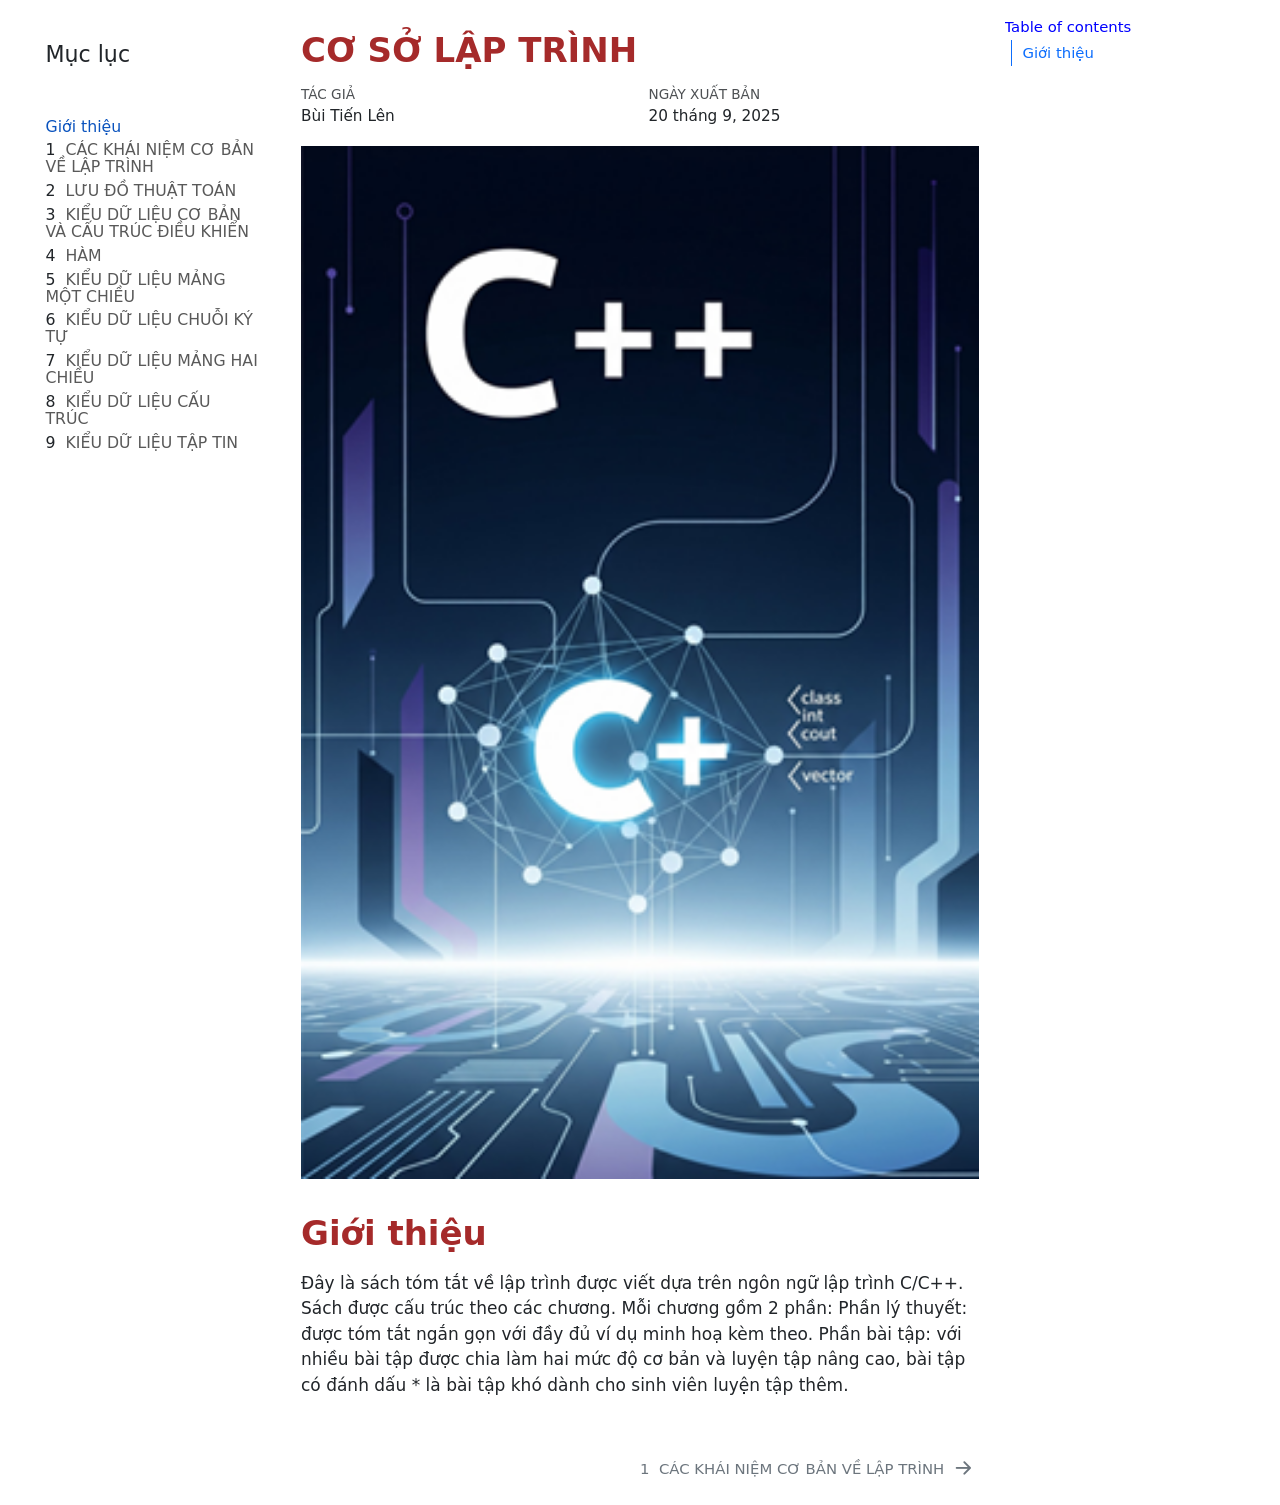
==== index.html @ 214b42ea "Add files via upload" ====
<!DOCTYPE html>
<html xmlns="http://www.w3.org/1999/xhtml" lang="vi" xml:lang="vi"><head>

<meta charset="utf-8">
<meta name="generator" content="quarto-1.8.24">

<meta name="viewport" content="width=device-width, initial-scale=1.0, user-scalable=yes">

<meta name="author" content="Bùi Tiến Lên">

<title>CƠ SỞ LẬP TRÌNH</title>
<style>
code{white-space: pre-wrap;}
span.smallcaps{font-variant: small-caps;}
div.columns{display: flex; gap: min(4vw, 1.5em);}
div.column{flex: auto; overflow-x: auto;}
div.hanging-indent{margin-left: 1.5em; text-indent: -1.5em;}
ul.task-list{list-style: none;}
ul.task-list li input[type="checkbox"] {
  width: 0.8em;
  margin: 0 0.8em 0.2em -1em; /* quarto-specific, see https://github.com/quarto-dev/quarto-cli/issues/4556 */ 
  vertical-align: middle;
}
</style>


<script src="site_libs/quarto-nav/quarto-nav.js"></script>
<script src="site_libs/quarto-nav/headroom.min.js"></script>
<script src="site_libs/clipboard/clipboard.min.js"></script>
<script src="site_libs/quarto-search/autocomplete.umd.js"></script>
<script src="site_libs/quarto-search/fuse.min.js"></script>
<script src="site_libs/quarto-search/quarto-search.js"></script>
<meta name="quarto:offset" content="./">
<link href="./chapter-1.html" rel="next">
<script src="site_libs/quarto-html/quarto.js" type="module"></script>
<script src="site_libs/quarto-html/tabsets/tabsets.js" type="module"></script>
<script src="site_libs/quarto-html/axe/axe-check.js" type="module"></script>
<script src="site_libs/quarto-html/popper.min.js"></script>
<script src="site_libs/quarto-html/tippy.umd.min.js"></script>
<script src="site_libs/quarto-html/anchor.min.js"></script>
<link href="site_libs/quarto-html/tippy.css" rel="stylesheet">
<link href="site_libs/quarto-html/quarto-syntax-highlighting-dc55a5b9e770e841cd82e46aadbfb9b0.css" rel="stylesheet" id="quarto-text-highlighting-styles">
<script src="site_libs/bootstrap/bootstrap.min.js"></script>
<link href="site_libs/bootstrap/bootstrap-icons.css" rel="stylesheet">
<link href="site_libs/bootstrap/bootstrap-d9ea66fcd6c317012447f26e9c021348.min.css" rel="stylesheet" append-hash="true" id="quarto-bootstrap" data-mode="light">
<script id="quarto-search-options" type="application/json">{
  "location": "sidebar",
  "copy-button": false,
  "collapse-after": 3,
  "panel-placement": "start",
  "type": "textbox",
  "limit": 50,
  "keyboard-shortcut": [
    "f",
    "/",
    "s"
  ],
  "show-item-context": false,
  "language": {
    "search-no-results-text": "No results",
    "search-matching-documents-text": "matching documents",
    "search-copy-link-title": "Copy link to search",
    "search-hide-matches-text": "Hide additional matches",
    "search-more-match-text": "more match in this document",
    "search-more-matches-text": "more matches in this document",
    "search-clear-button-title": "Clear",
    "search-text-placeholder": "",
    "search-detached-cancel-button-title": "Cancel",
    "search-submit-button-title": "Submit",
    "search-label": "Search"
  }
}</script>


<link rel="stylesheet" href="theme.css">
</head>

<body class="nav-sidebar floating quarto-light">

<div id="quarto-search-results"></div>
  <header id="quarto-header" class="headroom fixed-top">
  <nav class="quarto-secondary-nav">
    <div class="container-fluid d-flex">
      <button type="button" class="quarto-btn-toggle btn" data-bs-toggle="collapse" role="button" data-bs-target=".quarto-sidebar-collapse-item" aria-controls="quarto-sidebar" aria-expanded="false" aria-label="Toggle sidebar navigation" onclick="if (window.quartoToggleHeadroom) { window.quartoToggleHeadroom(); }">
        <i class="bi bi-layout-text-sidebar-reverse"></i>
      </button>
        <nav class="quarto-page-breadcrumbs" aria-label="breadcrumb"><ol class="breadcrumb"><li class="breadcrumb-item"><a href="./index.html">Giới thiệu</a></li></ol></nav>
        <a class="flex-grow-1" role="navigation" data-bs-toggle="collapse" data-bs-target=".quarto-sidebar-collapse-item" aria-controls="quarto-sidebar" aria-expanded="false" aria-label="Toggle sidebar navigation" onclick="if (window.quartoToggleHeadroom) { window.quartoToggleHeadroom(); }">      
        </a>
      <button type="button" class="btn quarto-search-button" aria-label="Search" onclick="window.quartoOpenSearch();">
        <i class="bi bi-search"></i>
      </button>
    </div>
  </nav>
</header>
<!-- content -->
<div id="quarto-content" class="quarto-container page-columns page-rows-contents page-layout-article">
<!-- sidebar -->
  <nav id="quarto-sidebar" class="sidebar collapse collapse-horizontal quarto-sidebar-collapse-item sidebar-navigation floating overflow-auto">
    <div class="pt-lg-2 mt-2 text-left sidebar-header sidebar-header-stacked">
      <a href="./index.html" class="sidebar-logo-link">
      </a>
    <div class="sidebar-title mb-0 py-0">
      <a href="./">Mục lục</a> 
    </div>
      </div>
        <div class="mt-2 flex-shrink-0 align-items-center">
        <div class="sidebar-search">
        <div id="quarto-search" class="" title="Search"></div>
        </div>
        </div>
    <div class="sidebar-menu-container"> 
    <ul class="list-unstyled mt-1">
        <li class="sidebar-item">
  <div class="sidebar-item-container"> 
  <a href="./index.html" class="sidebar-item-text sidebar-link active">
 <span class="menu-text">Giới thiệu</span></a>
  </div>
</li>
        <li class="sidebar-item">
  <div class="sidebar-item-container"> 
  <a href="./chapter-1.html" class="sidebar-item-text sidebar-link">
 <span class="menu-text"><span class="chapter-number">1</span>&nbsp; <span class="chapter-title">CÁC KHÁI NIỆM CƠ BẢN VỀ LẬP TRÌNH</span></span></a>
  </div>
</li>
        <li class="sidebar-item">
  <div class="sidebar-item-container"> 
  <a href="./chapter-2.html" class="sidebar-item-text sidebar-link">
 <span class="menu-text"><span class="chapter-number">2</span>&nbsp; <span class="chapter-title">LƯU ĐỒ THUẬT TOÁN</span></span></a>
  </div>
</li>
        <li class="sidebar-item">
  <div class="sidebar-item-container"> 
  <a href="./chapter-3.html" class="sidebar-item-text sidebar-link">
 <span class="menu-text"><span class="chapter-number">3</span>&nbsp; <span class="chapter-title">KIỂU DỮ LIỆU CƠ BẢN VÀ CẤU TRÚC ĐIỀU KHIỂN</span></span></a>
  </div>
</li>
        <li class="sidebar-item">
  <div class="sidebar-item-container"> 
  <a href="./chapter-4.html" class="sidebar-item-text sidebar-link">
 <span class="menu-text"><span class="chapter-number">4</span>&nbsp; <span class="chapter-title">HÀM</span></span></a>
  </div>
</li>
        <li class="sidebar-item">
  <div class="sidebar-item-container"> 
  <a href="./chapter-5.html" class="sidebar-item-text sidebar-link">
 <span class="menu-text"><span class="chapter-number">5</span>&nbsp; <span class="chapter-title">KIỂU DỮ LIỆU MẢNG MỘT CHIỀU</span></span></a>
  </div>
</li>
        <li class="sidebar-item">
  <div class="sidebar-item-container"> 
  <a href="./chapter-6.html" class="sidebar-item-text sidebar-link">
 <span class="menu-text"><span class="chapter-number">6</span>&nbsp; <span class="chapter-title">KIỂU DỮ LIỆU CHUỖI KÝ TỰ</span></span></a>
  </div>
</li>
        <li class="sidebar-item">
  <div class="sidebar-item-container"> 
  <a href="./chapter-7.html" class="sidebar-item-text sidebar-link">
 <span class="menu-text"><span class="chapter-number">7</span>&nbsp; <span class="chapter-title">KIỂU DỮ LIỆU MẢNG HAI CHIỀU</span></span></a>
  </div>
</li>
        <li class="sidebar-item">
  <div class="sidebar-item-container"> 
  <a href="./chapter-8.html" class="sidebar-item-text sidebar-link">
 <span class="menu-text"><span class="chapter-number">8</span>&nbsp; <span class="chapter-title">KIỂU DỮ LIỆU CẤU TRÚC</span></span></a>
  </div>
</li>
        <li class="sidebar-item">
  <div class="sidebar-item-container"> 
  <a href="./chapter-9.html" class="sidebar-item-text sidebar-link">
 <span class="menu-text"><span class="chapter-number">9</span>&nbsp; <span class="chapter-title">KIỂU DỮ LIỆU TẬP TIN</span></span></a>
  </div>
</li>
    </ul>
    </div>
</nav>
<div id="quarto-sidebar-glass" class="quarto-sidebar-collapse-item" data-bs-toggle="collapse" data-bs-target=".quarto-sidebar-collapse-item"></div>
<!-- margin-sidebar -->
    <div id="quarto-margin-sidebar" class="sidebar margin-sidebar">
        <nav id="TOC" role="doc-toc" class="toc-active">
    <h2 id="toc-title">Table of contents</h2>
   
  <ul>
  <li><a href="#giới-thiệu" id="toc-giới-thiệu" class="nav-link active" data-scroll-target="#giới-thiệu">Giới thiệu</a></li>
  </ul>
</nav>
    </div>
<!-- main -->
<main class="content" id="quarto-document-content">

<header id="title-block-header" class="quarto-title-block default">
<div class="quarto-title">
<h1 class="title">CƠ SỞ LẬP TRÌNH</h1>
</div>



<div class="quarto-title-meta">

    <div>
    <div class="quarto-title-meta-heading">Tác giả</div>
    <div class="quarto-title-meta-contents">
             <p>Bùi Tiến Lên </p>
          </div>
  </div>
    
    <div>
    <div class="quarto-title-meta-heading">Ngày xuất bản</div>
    <div class="quarto-title-meta-contents">
      <p class="date">20 tháng 9, 2025</p>
    </div>
  </div>
  
    
  </div>
  


</header>


<p><img src="cover.png" class="img-fluid" style="width:100.0%"></p>
<section id="giới-thiệu" class="level1 unnumbered">
<h1 class="unnumbered">Giới thiệu</h1>
<p>Đây là sách tóm tắt về lập trình được viết dựa trên ngôn ngữ lập trình C/C++. Sách được cấu trúc theo các chương. Mỗi chương gồm 2 phần: Phần lý thuyết: được tóm tắt ngắn gọn với đầy đủ ví dụ minh hoạ kèm theo. Phần bài tập: với nhiều bài tập được chia làm hai mức độ cơ bản và luyện tập nâng cao, bài tập có đánh dấu * là bài tập khó dành cho sinh viên luyện tập thêm.</p>


</section>

</main> <!-- /main -->
<script id="quarto-html-after-body" type="application/javascript">
  window.document.addEventListener("DOMContentLoaded", function (event) {
    const icon = "";
    const anchorJS = new window.AnchorJS();
    anchorJS.options = {
      placement: 'right',
      icon: icon
    };
    anchorJS.add('.anchored');
    const isCodeAnnotation = (el) => {
      for (const clz of el.classList) {
        if (clz.startsWith('code-annotation-')) {                     
          return true;
        }
      }
      return false;
    }
    const onCopySuccess = function(e) {
      // button target
      const button = e.trigger;
      // don't keep focus
      button.blur();
      // flash "checked"
      button.classList.add('code-copy-button-checked');
      var currentTitle = button.getAttribute("title");
      button.setAttribute("title", "Copied!");
      let tooltip;
      if (window.bootstrap) {
        button.setAttribute("data-bs-toggle", "tooltip");
        button.setAttribute("data-bs-placement", "left");
        button.setAttribute("data-bs-title", "Copied!");
        tooltip = new bootstrap.Tooltip(button, 
          { trigger: "manual", 
            customClass: "code-copy-button-tooltip",
            offset: [0, -8]});
        tooltip.show();    
      }
      setTimeout(function() {
        if (tooltip) {
          tooltip.hide();
          button.removeAttribute("data-bs-title");
          button.removeAttribute("data-bs-toggle");
          button.removeAttribute("data-bs-placement");
        }
        button.setAttribute("title", currentTitle);
        button.classList.remove('code-copy-button-checked');
      }, 1000);
      // clear code selection
      e.clearSelection();
    }
    const getTextToCopy = function(trigger) {
      const outerScaffold = trigger.parentElement.cloneNode(true);
      const codeEl = outerScaffold.querySelector('code');
      for (const childEl of codeEl.children) {
        if (isCodeAnnotation(childEl)) {
          childEl.remove();
        }
      }
      return codeEl.innerText;
    }
    const clipboard = new window.ClipboardJS('.code-copy-button:not([data-in-quarto-modal])', {
      text: getTextToCopy
    });
    clipboard.on('success', onCopySuccess);
    if (window.document.getElementById('quarto-embedded-source-code-modal')) {
      const clipboardModal = new window.ClipboardJS('.code-copy-button[data-in-quarto-modal]', {
        text: getTextToCopy,
        container: window.document.getElementById('quarto-embedded-source-code-modal')
      });
      clipboardModal.on('success', onCopySuccess);
    }
      var localhostRegex = new RegExp(/^(?:http|https):\/\/localhost\:?[0-9]*\//);
      var mailtoRegex = new RegExp(/^mailto:/);
        var filterRegex = new RegExp('/' + window.location.host + '/');
      var isInternal = (href) => {
          return filterRegex.test(href) || localhostRegex.test(href) || mailtoRegex.test(href);
      }
      // Inspect non-navigation links and adorn them if external
     var links = window.document.querySelectorAll('a[href]:not(.nav-link):not(.navbar-brand):not(.toc-action):not(.sidebar-link):not(.sidebar-item-toggle):not(.pagination-link):not(.no-external):not([aria-hidden]):not(.dropdown-item):not(.quarto-navigation-tool):not(.about-link)');
      for (var i=0; i<links.length; i++) {
        const link = links[i];
        if (!isInternal(link.href)) {
          // undo the damage that might have been done by quarto-nav.js in the case of
          // links that we want to consider external
          if (link.dataset.originalHref !== undefined) {
            link.href = link.dataset.originalHref;
          }
        }
      }
    function tippyHover(el, contentFn, onTriggerFn, onUntriggerFn) {
      const config = {
        allowHTML: true,
        maxWidth: 500,
        delay: 100,
        arrow: false,
        appendTo: function(el) {
            return el.parentElement;
        },
        interactive: true,
        interactiveBorder: 10,
        theme: 'quarto',
        placement: 'bottom-start',
      };
      if (contentFn) {
        config.content = contentFn;
      }
      if (onTriggerFn) {
        config.onTrigger = onTriggerFn;
      }
      if (onUntriggerFn) {
        config.onUntrigger = onUntriggerFn;
      }
      window.tippy(el, config); 
    }
    const noterefs = window.document.querySelectorAll('a[role="doc-noteref"]');
    for (var i=0; i<noterefs.length; i++) {
      const ref = noterefs[i];
      tippyHover(ref, function() {
        // use id or data attribute instead here
        let href = ref.getAttribute('data-footnote-href') || ref.getAttribute('href');
        try { href = new URL(href).hash; } catch {}
        const id = href.replace(/^#\/?/, "");
        const note = window.document.getElementById(id);
        if (note) {
          return note.innerHTML;
        } else {
          return "";
        }
      });
    }
    const xrefs = window.document.querySelectorAll('a.quarto-xref');
    const processXRef = (id, note) => {
      // Strip column container classes
      const stripColumnClz = (el) => {
        el.classList.remove("page-full", "page-columns");
        if (el.children) {
          for (const child of el.children) {
            stripColumnClz(child);
          }
        }
      }
      stripColumnClz(note)
      if (id === null || id.startsWith('sec-')) {
        // Special case sections, only their first couple elements
        const container = document.createElement("div");
        if (note.children && note.children.length > 2) {
          container.appendChild(note.children[0].cloneNode(true));
          for (let i = 1; i < note.children.length; i++) {
            const child = note.children[i];
            if (child.tagName === "P" && child.innerText === "") {
              continue;
            } else {
              container.appendChild(child.cloneNode(true));
              break;
            }
          }
          if (window.Quarto?.typesetMath) {
            window.Quarto.typesetMath(container);
          }
          return container.innerHTML
        } else {
          if (window.Quarto?.typesetMath) {
            window.Quarto.typesetMath(note);
          }
          return note.innerHTML;
        }
      } else {
        // Remove any anchor links if they are present
        const anchorLink = note.querySelector('a.anchorjs-link');
        if (anchorLink) {
          anchorLink.remove();
        }
        if (window.Quarto?.typesetMath) {
          window.Quarto.typesetMath(note);
        }
        if (note.classList.contains("callout")) {
          return note.outerHTML;
        } else {
          return note.innerHTML;
        }
      }
    }
    for (var i=0; i<xrefs.length; i++) {
      const xref = xrefs[i];
      tippyHover(xref, undefined, function(instance) {
        instance.disable();
        let url = xref.getAttribute('href');
        let hash = undefined; 
        if (url.startsWith('#')) {
          hash = url;
        } else {
          try { hash = new URL(url).hash; } catch {}
        }
        if (hash) {
          const id = hash.replace(/^#\/?/, "");
          const note = window.document.getElementById(id);
          if (note !== null) {
            try {
              const html = processXRef(id, note.cloneNode(true));
              instance.setContent(html);
            } finally {
              instance.enable();
              instance.show();
            }
          } else {
            // See if we can fetch this
            fetch(url.split('#')[0])
            .then(res => res.text())
            .then(html => {
              const parser = new DOMParser();
              const htmlDoc = parser.parseFromString(html, "text/html");
              const note = htmlDoc.getElementById(id);
              if (note !== null) {
                const html = processXRef(id, note);
                instance.setContent(html);
              } 
            }).finally(() => {
              instance.enable();
              instance.show();
            });
          }
        } else {
          // See if we can fetch a full url (with no hash to target)
          // This is a special case and we should probably do some content thinning / targeting
          fetch(url)
          .then(res => res.text())
          .then(html => {
            const parser = new DOMParser();
            const htmlDoc = parser.parseFromString(html, "text/html");
            const note = htmlDoc.querySelector('main.content');
            if (note !== null) {
              // This should only happen for chapter cross references
              // (since there is no id in the URL)
              // remove the first header
              if (note.children.length > 0 && note.children[0].tagName === "HEADER") {
                note.children[0].remove();
              }
              const html = processXRef(null, note);
              instance.setContent(html);
            } 
          }).finally(() => {
            instance.enable();
            instance.show();
          });
        }
      }, function(instance) {
      });
    }
        let selectedAnnoteEl;
        const selectorForAnnotation = ( cell, annotation) => {
          let cellAttr = 'data-code-cell="' + cell + '"';
          let lineAttr = 'data-code-annotation="' +  annotation + '"';
          const selector = 'span[' + cellAttr + '][' + lineAttr + ']';
          return selector;
        }
        const selectCodeLines = (annoteEl) => {
          const doc = window.document;
          const targetCell = annoteEl.getAttribute("data-target-cell");
          const targetAnnotation = annoteEl.getAttribute("data-target-annotation");
          const annoteSpan = window.document.querySelector(selectorForAnnotation(targetCell, targetAnnotation));
          const lines = annoteSpan.getAttribute("data-code-lines").split(",");
          const lineIds = lines.map((line) => {
            return targetCell + "-" + line;
          })
          let top = null;
          let height = null;
          let parent = null;
          if (lineIds.length > 0) {
              //compute the position of the single el (top and bottom and make a div)
              const el = window.document.getElementById(lineIds[0]);
              top = el.offsetTop;
              height = el.offsetHeight;
              parent = el.parentElement.parentElement;
            if (lineIds.length > 1) {
              const lastEl = window.document.getElementById(lineIds[lineIds.length - 1]);
              const bottom = lastEl.offsetTop + lastEl.offsetHeight;
              height = bottom - top;
            }
            if (top !== null && height !== null && parent !== null) {
              // cook up a div (if necessary) and position it 
              let div = window.document.getElementById("code-annotation-line-highlight");
              if (div === null) {
                div = window.document.createElement("div");
                div.setAttribute("id", "code-annotation-line-highlight");
                div.style.position = 'absolute';
                parent.appendChild(div);
              }
              div.style.top = top - 2 + "px";
              div.style.height = height + 4 + "px";
              div.style.left = 0;
              let gutterDiv = window.document.getElementById("code-annotation-line-highlight-gutter");
              if (gutterDiv === null) {
                gutterDiv = window.document.createElement("div");
                gutterDiv.setAttribute("id", "code-annotation-line-highlight-gutter");
                gutterDiv.style.position = 'absolute';
                const codeCell = window.document.getElementById(targetCell);
                const gutter = codeCell.querySelector('.code-annotation-gutter');
                gutter.appendChild(gutterDiv);
              }
              gutterDiv.style.top = top - 2 + "px";
              gutterDiv.style.height = height + 4 + "px";
            }
            selectedAnnoteEl = annoteEl;
          }
        };
        const unselectCodeLines = () => {
          const elementsIds = ["code-annotation-line-highlight", "code-annotation-line-highlight-gutter"];
          elementsIds.forEach((elId) => {
            const div = window.document.getElementById(elId);
            if (div) {
              div.remove();
            }
          });
          selectedAnnoteEl = undefined;
        };
          // Handle positioning of the toggle
      window.addEventListener(
        "resize",
        throttle(() => {
          elRect = undefined;
          if (selectedAnnoteEl) {
            selectCodeLines(selectedAnnoteEl);
          }
        }, 10)
      );
      function throttle(fn, ms) {
      let throttle = false;
      let timer;
        return (...args) => {
          if(!throttle) { // first call gets through
              fn.apply(this, args);
              throttle = true;
          } else { // all the others get throttled
              if(timer) clearTimeout(timer); // cancel #2
              timer = setTimeout(() => {
                fn.apply(this, args);
                timer = throttle = false;
              }, ms);
          }
        };
      }
        // Attach click handler to the DT
        const annoteDls = window.document.querySelectorAll('dt[data-target-cell]');
        for (const annoteDlNode of annoteDls) {
          annoteDlNode.addEventListener('click', (event) => {
            const clickedEl = event.target;
            if (clickedEl !== selectedAnnoteEl) {
              unselectCodeLines();
              const activeEl = window.document.querySelector('dt[data-target-cell].code-annotation-active');
              if (activeEl) {
                activeEl.classList.remove('code-annotation-active');
              }
              selectCodeLines(clickedEl);
              clickedEl.classList.add('code-annotation-active');
            } else {
              // Unselect the line
              unselectCodeLines();
              clickedEl.classList.remove('code-annotation-active');
            }
          });
        }
    const findCites = (el) => {
      const parentEl = el.parentElement;
      if (parentEl) {
        const cites = parentEl.dataset.cites;
        if (cites) {
          return {
            el,
            cites: cites.split(' ')
          };
        } else {
          return findCites(el.parentElement)
        }
      } else {
        return undefined;
      }
    };
    var bibliorefs = window.document.querySelectorAll('a[role="doc-biblioref"]');
    for (var i=0; i<bibliorefs.length; i++) {
      const ref = bibliorefs[i];
      const citeInfo = findCites(ref);
      if (citeInfo) {
        tippyHover(citeInfo.el, function() {
          var popup = window.document.createElement('div');
          citeInfo.cites.forEach(function(cite) {
            var citeDiv = window.document.createElement('div');
            citeDiv.classList.add('hanging-indent');
            citeDiv.classList.add('csl-entry');
            var biblioDiv = window.document.getElementById('ref-' + cite);
            if (biblioDiv) {
              citeDiv.innerHTML = biblioDiv.innerHTML;
            }
            popup.appendChild(citeDiv);
          });
          return popup.innerHTML;
        });
      }
    }
  });
  </script>
<nav class="page-navigation">
  <div class="nav-page nav-page-previous">
  </div>
  <div class="nav-page nav-page-next">
      <a href="./chapter-1.html" class="pagination-link" aria-label="CÁC KHÁI NIỆM CƠ BẢN VỀ LẬP TRÌNH">
        <span class="nav-page-text"><span class="chapter-number">1</span>&nbsp; <span class="chapter-title">CÁC KHÁI NIỆM CƠ BẢN VỀ LẬP TRÌNH</span></span> <i class="bi bi-arrow-right-short"></i>
      </a>
  </div>
</nav>
</div> <!-- /content -->




</body></html>
---- site_libs/quarto-html/tippy.css ----
.tippy-box[data-animation=fade][data-state=hidden]{opacity:0}[data-tippy-root]{max-width:calc(100vw - 10px)}.tippy-box{position:relative;background-color:#333;color:#fff;border-radius:4px;font-size:14px;line-height:1.4;white-space:normal;outline:0;transition-property:transform,visibility,opacity}.tippy-box[data-placement^=top]>.tippy-arrow{bottom:0}.tippy-box[data-placement^=top]>.tippy-arrow:before{bottom:-7px;left:0;border-width:8px 8px 0;border-top-color:initial;transform-origin:center top}.tippy-box[data-placement^=bottom]>.tippy-arrow{top:0}.tippy-box[data-placement^=bottom]>.tippy-arrow:before{top:-7px;left:0;border-width:0 8px 8px;border-bottom-color:initial;transform-origin:center bottom}.tippy-box[data-placement^=left]>.tippy-arrow{right:0}.tippy-box[data-placement^=left]>.tippy-arrow:before{border-width:8px 0 8px 8px;border-left-color:initial;right:-7px;transform-origin:center left}.tippy-box[data-placement^=right]>.tippy-arrow{left:0}.tippy-box[data-placement^=right]>.tippy-arrow:before{left:-7px;border-width:8px 8px 8px 0;border-right-color:initial;transform-origin:center right}.tippy-box[data-inertia][data-state=visible]{transition-timing-function:cubic-bezier(.54,1.5,.38,1.11)}.tippy-arrow{width:16px;height:16px;color:#333}.tippy-arrow:before{content:"";position:absolute;border-color:transparent;border-style:solid}.tippy-content{position:relative;padding:5px 9px;z-index:1}
---- site_libs/quarto-html/quarto-syntax-highlighting-dc55a5b9e770e841cd82e46aadbfb9b0.css ----
/* quarto syntax highlight colors */
:root {
  --quarto-hl-ot-color: #003B4F;
  --quarto-hl-at-color: #657422;
  --quarto-hl-ss-color: #20794D;
  --quarto-hl-an-color: #5E5E5E;
  --quarto-hl-fu-color: #4758AB;
  --quarto-hl-st-color: #20794D;
  --quarto-hl-cf-color: #003B4F;
  --quarto-hl-op-color: #5E5E5E;
  --quarto-hl-er-color: #AD0000;
  --quarto-hl-bn-color: #AD0000;
  --quarto-hl-al-color: #AD0000;
  --quarto-hl-va-color: #111111;
  --quarto-hl-bu-color: inherit;
  --quarto-hl-ex-color: inherit;
  --quarto-hl-pp-color: #AD0000;
  --quarto-hl-in-color: #5E5E5E;
  --quarto-hl-vs-color: #20794D;
  --quarto-hl-wa-color: #5E5E5E;
  --quarto-hl-do-color: #5E5E5E;
  --quarto-hl-im-color: #00769E;
  --quarto-hl-ch-color: #20794D;
  --quarto-hl-dt-color: #AD0000;
  --quarto-hl-fl-color: #AD0000;
  --quarto-hl-co-color: #5E5E5E;
  --quarto-hl-cv-color: #5E5E5E;
  --quarto-hl-cn-color: #8f5902;
  --quarto-hl-sc-color: #5E5E5E;
  --quarto-hl-dv-color: #AD0000;
  --quarto-hl-kw-color: #003B4F;
}

/* other quarto variables */
:root {
  --quarto-font-monospace: SFMono-Regular, Menlo, Monaco, Consolas, "Liberation Mono", "Courier New", monospace;
}

/* syntax highlight based on Pandoc's rules */
pre > code.sourceCode > span {
  color: #003B4F;
}

code.sourceCode > span {
  color: #003B4F;
}

div.sourceCode,
div.sourceCode pre.sourceCode {
  color: #003B4F;
}

/* Normal */
code span {
  color: #003B4F;
}

/* Alert */
code span.al {
  color: #AD0000;
  font-style: inherit;
}

/* Annotation */
code span.an {
  color: #5E5E5E;
  font-style: inherit;
}

/* Attribute */
code span.at {
  color: #657422;
  font-style: inherit;
}

/* BaseN */
code span.bn {
  color: #AD0000;
  font-style: inherit;
}

/* BuiltIn */
code span.bu {
  font-style: inherit;
}

/* ControlFlow */
code span.cf {
  color: #003B4F;
  font-weight: bold;
  font-style: inherit;
}

/* Char */
code span.ch {
  color: #20794D;
  font-style: inherit;
}

/* Constant */
code span.cn {
  color: #8f5902;
  font-style: inherit;
}

/* Comment */
code span.co {
  color: #5E5E5E;
  font-style: inherit;
}

/* CommentVar */
code span.cv {
  color: #5E5E5E;
  font-style: italic;
}

/* Documentation */
code span.do {
  color: #5E5E5E;
  font-style: italic;
}

/* DataType */
code span.dt {
  color: #AD0000;
  font-style: inherit;
}

/* DecVal */
code span.dv {
  color: #AD0000;
  font-style: inherit;
}

/* Error */
code span.er {
  color: #AD0000;
  font-style: inherit;
}

/* Extension */
code span.ex {
  font-style: inherit;
}

/* Float */
code span.fl {
  color: #AD0000;
  font-style: inherit;
}

/* Function */
code span.fu {
  color: #4758AB;
  font-style: inherit;
}

/* Import */
code span.im {
  color: #00769E;
  font-style: inherit;
}

/* Information */
code span.in {
  color: #5E5E5E;
  font-style: inherit;
}

/* Keyword */
code span.kw {
  color: #003B4F;
  font-weight: bold;
  font-style: inherit;
}

/* Operator */
code span.op {
  color: #5E5E5E;
  font-style: inherit;
}

/* Other */
code span.ot {
  color: #003B4F;
  font-style: inherit;
}

/* Preprocessor */
code span.pp {
  color: #AD0000;
  font-style: inherit;
}

/* SpecialChar */
code span.sc {
  color: #5E5E5E;
  font-style: inherit;
}

/* SpecialString */
code span.ss {
  color: #20794D;
  font-style: inherit;
}

/* String */
code span.st {
  color: #20794D;
  font-style: inherit;
}

/* Variable */
code span.va {
  color: #111111;
  font-style: inherit;
}

/* VerbatimString */
code span.vs {
  color: #20794D;
  font-style: inherit;
}

/* Warning */
code span.wa {
  color: #5E5E5E;
  font-style: italic;
}

.prevent-inlining {
  content: "</";
}

/*# sourceMappingURL=21f0b8dca5c347bd0a806dc2ce2adfe3.css.map */
---- theme.css ----
/* base variables */

/* Edit the CSS properties in this file to create a custom
   Distill theme. Only edit values in the right column
   for each row; values shown are the CSS defaults.
   To return any property to the default,
   you may set its value to: unset
   All rows must end with a semi-colon.                      */

/* Optional: embed custom fonts here with `@import`          */
/* This must remain at the top of this file.                 */



html {
  /*-- Main font sizes --*/
  --title-size:      50px;
  --body-size:       1.06rem;
  --code-size:       14px;
  --aside-size:      12px;
  --fig-cap-size:    13px;
  /*-- Main font colors --*/
  --title-color:     #000000;
  --header-color:    rgba(0, 0, 0, 0.8);
  --body-color:      rgba(0, 0, 0, 0.8);
  --aside-color:     rgba(0, 0, 0, 0.6);
  --fig-cap-color:   rgba(0, 0, 0, 0.6);
  /*-- Specify custom fonts ~~~ must be imported above   --*/
  --heading-font:    sans-serif;
  --mono-font:       monospace;
  --body-font:       sans-serif;
  --navbar-font:     sans-serif;  /* websites + blogs only */
}

/*-- ARTICLE METADATA --*/
d-byline {
  --heading-size:    0.6rem;
  --heading-color:   rgba(0, 0, 0, 0.5);
  --body-size:       0.8rem;
  --body-color:      rgba(0, 0, 0, 0.8);
}

/*-- ARTICLE TABLE OF CONTENTS --*/
.d-contents {
  --heading-size:    18px;
  --contents-size:   13px;
}

/*-- ARTICLE APPENDIX --*/
d-appendix {
  --heading-size:    15px;
  --heading-color:   rgba(0, 0, 0, 0.65);
  --text-size:       0.8em;
  --text-color:      rgba(0, 0, 0, 0.5);
}

/*-- WEBSITE HEADER + FOOTER --*/
/* These properties only apply to Distill sites and blogs  */

.distill-site-header {
  --title-size:       18px;
  --text-color:       rgba(255, 255, 255, 0.8);
  --text-size:        15px;
  --hover-color:      white;
  --bkgd-color:       #0F2E3D;
}

.distill-site-footer {
  --text-color:       rgba(255, 255, 255, 0.8);
  --text-size:        15px;
  --hover-color:      white;
  --bkgd-color:       #0F2E3D;
}

/*-- Additional custom styles --*/
/* Add any additional CSS rules below                      */

d-article h2 {
    margin: 1rem 0 1rem 0;
}

d-article h3 {
    margin: 1rem 0 0.5rem 0;
}

d-article li {
    margin-bottom: 0;
}

.nospace {
    margin-bottom: 0;
}

@media screen and (max-width: 768px) {
	.distill-site-header.responsive{
		max-height:100vh;
		overflow-y:auto;
		position:fixed;
		top:0;
	}
}

@media screen and (min-width: 769px) {
	.nav-dropdown-content{
		max-height:100vh;
		overflow-y:auto;
	}
}

h1 {
    color: brown;
}

h2 {
    color: blue;
}

h3 {
    color: lightblue;
}
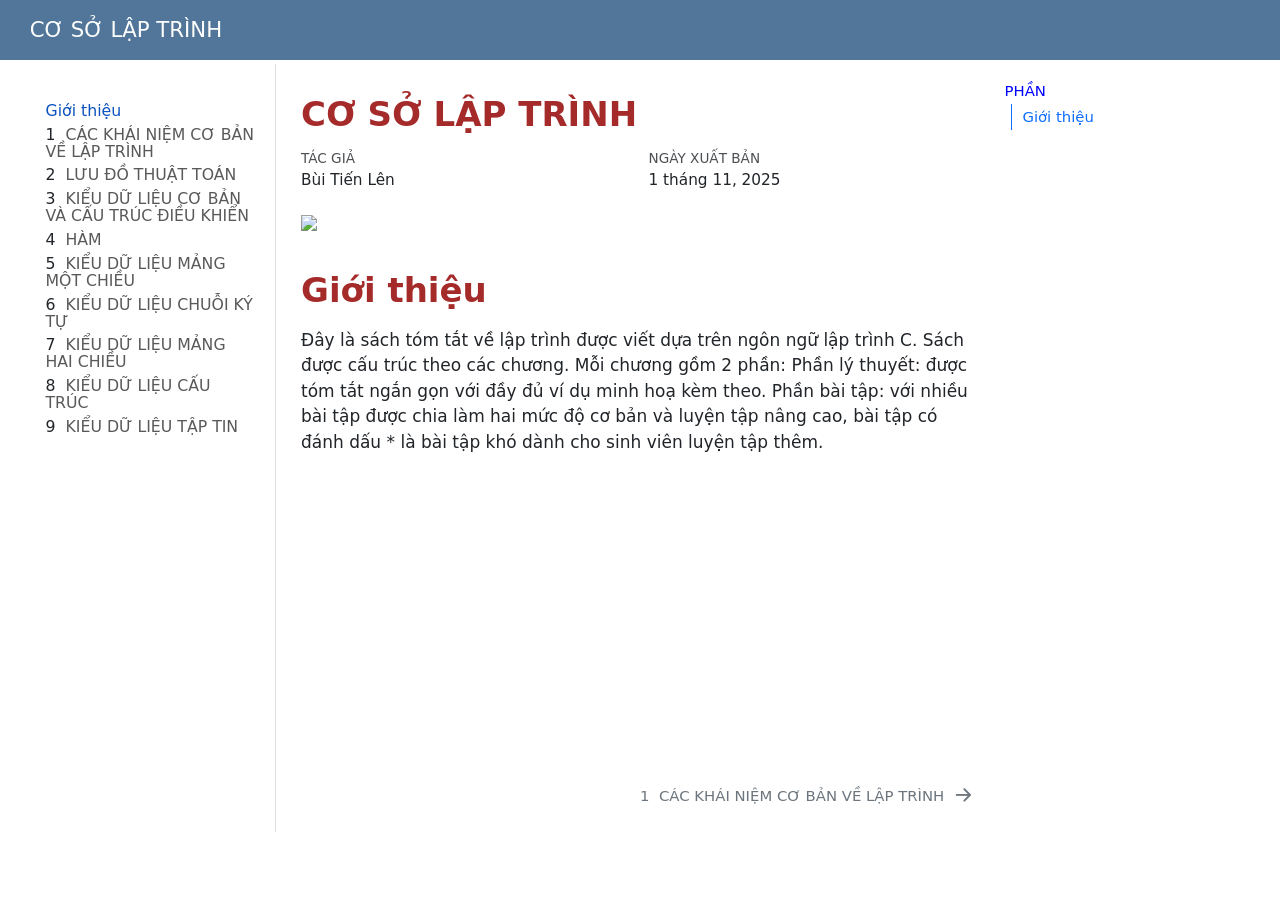
==== commit 0be024f3: "2nd commit" ====
--- a/index.html
+++ b/index.html
@@ -2,7 +2,7 @@
 <html xmlns="http://www.w3.org/1999/xhtml" lang="vi" xml:lang="vi"><head>
 
 <meta charset="utf-8">
-<meta name="generator" content="quarto-1.8.24">
+<meta name="generator" content="quarto-1.8.26">
 
 <meta name="viewport" content="width=device-width, initial-scale=1.0, user-scalable=yes">
 
@@ -39,16 +39,16 @@
 <script src="site_libs/quarto-html/tippy.umd.min.js"></script>
 <script src="site_libs/quarto-html/anchor.min.js"></script>
 <link href="site_libs/quarto-html/tippy.css" rel="stylesheet">
-<link href="site_libs/quarto-html/quarto-syntax-highlighting-dc55a5b9e770e841cd82e46aadbfb9b0.css" rel="stylesheet" id="quarto-text-highlighting-styles">
+<link href="site_libs/quarto-html/quarto-syntax-highlighting-587c61ba64f3a5504c4d52d930310e48.css" rel="stylesheet" id="quarto-text-highlighting-styles">
 <script src="site_libs/bootstrap/bootstrap.min.js"></script>
 <link href="site_libs/bootstrap/bootstrap-icons.css" rel="stylesheet">
-<link href="site_libs/bootstrap/bootstrap-d9ea66fcd6c317012447f26e9c021348.min.css" rel="stylesheet" append-hash="true" id="quarto-bootstrap" data-mode="light">
+<link href="site_libs/bootstrap/bootstrap-317aa39e225c698ea508ddd136b93e4d.min.css" rel="stylesheet" append-hash="true" id="quarto-bootstrap" data-mode="light">
 <script id="quarto-search-options" type="application/json">{
-  "location": "sidebar",
+  "location": "navbar",
   "copy-button": false,
   "collapse-after": 3,
-  "panel-placement": "start",
-  "type": "textbox",
+  "panel-placement": "end",
+  "type": "overlay",
   "limit": 50,
   "keyboard-shortcut": [
     "f",
@@ -75,10 +75,21 @@
 <link rel="stylesheet" href="theme.css">
 </head>
 
-<body class="nav-sidebar floating quarto-light">
+<body class="nav-sidebar floating nav-fixed quarto-light">
 
 <div id="quarto-search-results"></div>
   <header id="quarto-header" class="headroom fixed-top">
+    <nav class="navbar navbar-expand-lg " data-bs-theme="dark">
+      <div class="navbar-container container-fluid">
+      <div class="navbar-brand-container mx-auto">
+    <a class="navbar-brand" href="./index.html">
+    <span class="navbar-title">CƠ SỞ LẬP TRÌNH</span>
+    </a>
+  </div>
+        <div class="quarto-navbar-tools tools-end">
+</div>
+      </div> <!-- /container-fluid -->
+    </nav>
   <nav class="quarto-secondary-nav">
     <div class="container-fluid d-flex">
       <button type="button" class="quarto-btn-toggle btn" data-bs-toggle="collapse" role="button" data-bs-target=".quarto-sidebar-collapse-item" aria-controls="quarto-sidebar" aria-expanded="false" aria-label="Toggle sidebar navigation" onclick="if (window.quartoToggleHeadroom) { window.quartoToggleHeadroom(); }">
@@ -87,28 +98,13 @@
         <nav class="quarto-page-breadcrumbs" aria-label="breadcrumb"><ol class="breadcrumb"><li class="breadcrumb-item"><a href="./index.html">Giới thiệu</a></li></ol></nav>
         <a class="flex-grow-1" role="navigation" data-bs-toggle="collapse" data-bs-target=".quarto-sidebar-collapse-item" aria-controls="quarto-sidebar" aria-expanded="false" aria-label="Toggle sidebar navigation" onclick="if (window.quartoToggleHeadroom) { window.quartoToggleHeadroom(); }">      
         </a>
-      <button type="button" class="btn quarto-search-button" aria-label="Search" onclick="window.quartoOpenSearch();">
-        <i class="bi bi-search"></i>
-      </button>
     </div>
   </nav>
 </header>
 <!-- content -->
-<div id="quarto-content" class="quarto-container page-columns page-rows-contents page-layout-article">
+<div id="quarto-content" class="quarto-container page-columns page-rows-contents page-layout-article page-navbar">
 <!-- sidebar -->
   <nav id="quarto-sidebar" class="sidebar collapse collapse-horizontal quarto-sidebar-collapse-item sidebar-navigation floating overflow-auto">
-    <div class="pt-lg-2 mt-2 text-left sidebar-header sidebar-header-stacked">
-      <a href="./index.html" class="sidebar-logo-link">
-      </a>
-    <div class="sidebar-title mb-0 py-0">
-      <a href="./">Mục lục</a> 
-    </div>
-      </div>
-        <div class="mt-2 flex-shrink-0 align-items-center">
-        <div class="sidebar-search">
-        <div id="quarto-search" class="" title="Search"></div>
-        </div>
-        </div>
     <div class="sidebar-menu-container"> 
     <ul class="list-unstyled mt-1">
         <li class="sidebar-item">
@@ -178,7 +174,7 @@
 <!-- margin-sidebar -->
     <div id="quarto-margin-sidebar" class="sidebar margin-sidebar">
         <nav id="TOC" role="doc-toc" class="toc-active">
-    <h2 id="toc-title">Table of contents</h2>
+    <h2 id="toc-title">PHẦN</h2>
    
   <ul>
   <li><a href="#giới-thiệu" id="toc-giới-thiệu" class="nav-link active" data-scroll-target="#giới-thiệu">Giới thiệu</a></li>
@@ -207,7 +203,7 @@
     <div>
     <div class="quarto-title-meta-heading">Ngày xuất bản</div>
     <div class="quarto-title-meta-contents">
-      <p class="date">20 tháng 9, 2025</p>
+      <p class="date">1 tháng 11, 2025</p>
     </div>
   </div>
   
@@ -219,10 +215,10 @@
 </header>
 
 
-<p><img src="cover.png" class="img-fluid" style="width:100.0%"></p>
+<p><img src="cover-c.png" class="img-fluid" style="width:100.0%"></p>
 <section id="giới-thiệu" class="level1 unnumbered">
 <h1 class="unnumbered">Giới thiệu</h1>
-<p>Đây là sách tóm tắt về lập trình được viết dựa trên ngôn ngữ lập trình C/C++. Sách được cấu trúc theo các chương. Mỗi chương gồm 2 phần: Phần lý thuyết: được tóm tắt ngắn gọn với đầy đủ ví dụ minh hoạ kèm theo. Phần bài tập: với nhiều bài tập được chia làm hai mức độ cơ bản và luyện tập nâng cao, bài tập có đánh dấu * là bài tập khó dành cho sinh viên luyện tập thêm.</p>
+<p>Đây là sách tóm tắt về lập trình được viết dựa trên ngôn ngữ lập trình C. Sách được cấu trúc theo các chương. Mỗi chương gồm 2 phần: Phần lý thuyết: được tóm tắt ngắn gọn với đầy đủ ví dụ minh hoạ kèm theo. Phần bài tập: với nhiều bài tập được chia làm hai mức độ cơ bản và luyện tập nâng cao, bài tập có đánh dấu * là bài tập khó dành cho sinh viên luyện tập thêm.</p>
 
 
 </section>
--- a/site_libs/quarto-html/quarto-syntax-highlighting-587c61ba64f3a5504c4d52d930310e48.css
+++ b/site_libs/quarto-html/quarto-syntax-highlighting-587c61ba64f3a5504c4d52d930310e48.css
@@ -0,0 +1,236 @@
+/* quarto syntax highlight colors */
+:root {
+  --quarto-hl-ot-color: #003B4F;
+  --quarto-hl-at-color: #657422;
+  --quarto-hl-ss-color: #20794D;
+  --quarto-hl-an-color: #5E5E5E;
+  --quarto-hl-fu-color: #4758AB;
+  --quarto-hl-st-color: #20794D;
+  --quarto-hl-cf-color: #003B4F;
+  --quarto-hl-op-color: #5E5E5E;
+  --quarto-hl-er-color: #AD0000;
+  --quarto-hl-bn-color: #AD0000;
+  --quarto-hl-al-color: #AD0000;
+  --quarto-hl-va-color: #111111;
+  --quarto-hl-bu-color: inherit;
+  --quarto-hl-ex-color: inherit;
+  --quarto-hl-pp-color: #AD0000;
+  --quarto-hl-in-color: #5E5E5E;
+  --quarto-hl-vs-color: #20794D;
+  --quarto-hl-wa-color: #5E5E5E;
+  --quarto-hl-do-color: #5E5E5E;
+  --quarto-hl-im-color: #00769E;
+  --quarto-hl-ch-color: #20794D;
+  --quarto-hl-dt-color: #AD0000;
+  --quarto-hl-fl-color: #AD0000;
+  --quarto-hl-co-color: #5E5E5E;
+  --quarto-hl-cv-color: #5E5E5E;
+  --quarto-hl-cn-color: #8f5902;
+  --quarto-hl-sc-color: #5E5E5E;
+  --quarto-hl-dv-color: #AD0000;
+  --quarto-hl-kw-color: #003B4F;
+}
+
+/* other quarto variables */
+:root {
+  --quarto-font-monospace: SFMono-Regular, Menlo, Monaco, Consolas, "Liberation Mono", "Courier New", monospace;
+}
+
+/* syntax highlight based on Pandoc's rules */
+pre > code.sourceCode > span {
+  color: #003B4F;
+}
+
+code.sourceCode > span {
+  color: #003B4F;
+}
+
+div.sourceCode,
+div.sourceCode pre.sourceCode {
+  color: #003B4F;
+}
+
+/* Normal */
+code span {
+  color: #003B4F;
+}
+
+/* Alert */
+code span.al {
+  color: #AD0000;
+  font-style: inherit;
+}
+
+/* Annotation */
+code span.an {
+  color: #5E5E5E;
+  font-style: inherit;
+}
+
+/* Attribute */
+code span.at {
+  color: #657422;
+  font-style: inherit;
+}
+
+/* BaseN */
+code span.bn {
+  color: #AD0000;
+  font-style: inherit;
+}
+
+/* BuiltIn */
+code span.bu {
+  font-style: inherit;
+}
+
+/* ControlFlow */
+code span.cf {
+  color: #003B4F;
+  font-weight: bold;
+  font-style: inherit;
+}
+
+/* Char */
+code span.ch {
+  color: #20794D;
+  font-style: inherit;
+}
+
+/* Constant */
+code span.cn {
+  color: #8f5902;
+  font-style: inherit;
+}
+
+/* Comment */
+code span.co {
+  color: #5E5E5E;
+  font-style: inherit;
+}
+
+/* CommentVar */
+code span.cv {
+  color: #5E5E5E;
+  font-style: italic;
+}
+
+/* Documentation */
+code span.do {
+  color: #5E5E5E;
+  font-style: italic;
+}
+
+/* DataType */
+code span.dt {
+  color: #AD0000;
+  font-style: inherit;
+}
+
+/* DecVal */
+code span.dv {
+  color: #AD0000;
+  font-style: inherit;
+}
+
+/* Error */
+code span.er {
+  color: #AD0000;
+  font-style: inherit;
+}
+
+/* Extension */
+code span.ex {
+  font-style: inherit;
+}
+
+/* Float */
+code span.fl {
+  color: #AD0000;
+  font-style: inherit;
+}
+
+/* Function */
+code span.fu {
+  color: #4758AB;
+  font-style: inherit;
+}
+
+/* Import */
+code span.im {
+  color: #00769E;
+  font-style: inherit;
+}
+
+/* Information */
+code span.in {
+  color: #5E5E5E;
+  font-style: inherit;
+}
+
+/* Keyword */
+code span.kw {
+  color: #003B4F;
+  font-weight: bold;
+  font-style: inherit;
+}
+
+/* Operator */
+code span.op {
+  color: #5E5E5E;
+  font-style: inherit;
+}
+
+/* Other */
+code span.ot {
+  color: #003B4F;
+  font-style: inherit;
+}
+
+/* Preprocessor */
+code span.pp {
+  color: #AD0000;
+  font-style: inherit;
+}
+
+/* SpecialChar */
+code span.sc {
+  color: #5E5E5E;
+  font-style: inherit;
+}
+
+/* SpecialString */
+code span.ss {
+  color: #20794D;
+  font-style: inherit;
+}
+
+/* String */
+code span.st {
+  color: #20794D;
+  font-style: inherit;
+}
+
+/* Variable */
+code span.va {
+  color: #111111;
+  font-style: inherit;
+}
+
+/* VerbatimString */
+code span.vs {
+  color: #20794D;
+  font-style: inherit;
+}
+
+/* Warning */
+code span.wa {
+  color: #5E5E5E;
+  font-style: italic;
+}
+
+.prevent-inlining {
+  content: "</";
+}
+
+/*# sourceMappingURL=2dce1cc6c82594539e1579de68416b47.css.map */
--- a/theme.css
+++ b/theme.css
@@ -118,4 +118,13 @@
 
 h3 {
     color: lightblue;
+}
+
+.tcolorbox, .definition, .algorithm {
+    border: 2px solid burlywood;
+    background-color: beige;
+    border-radius: 10px;
+    box-shadow: 2px 2px 2px 1px #a79c9c;
+    padding: 10px;
+    margin: 10px
 }
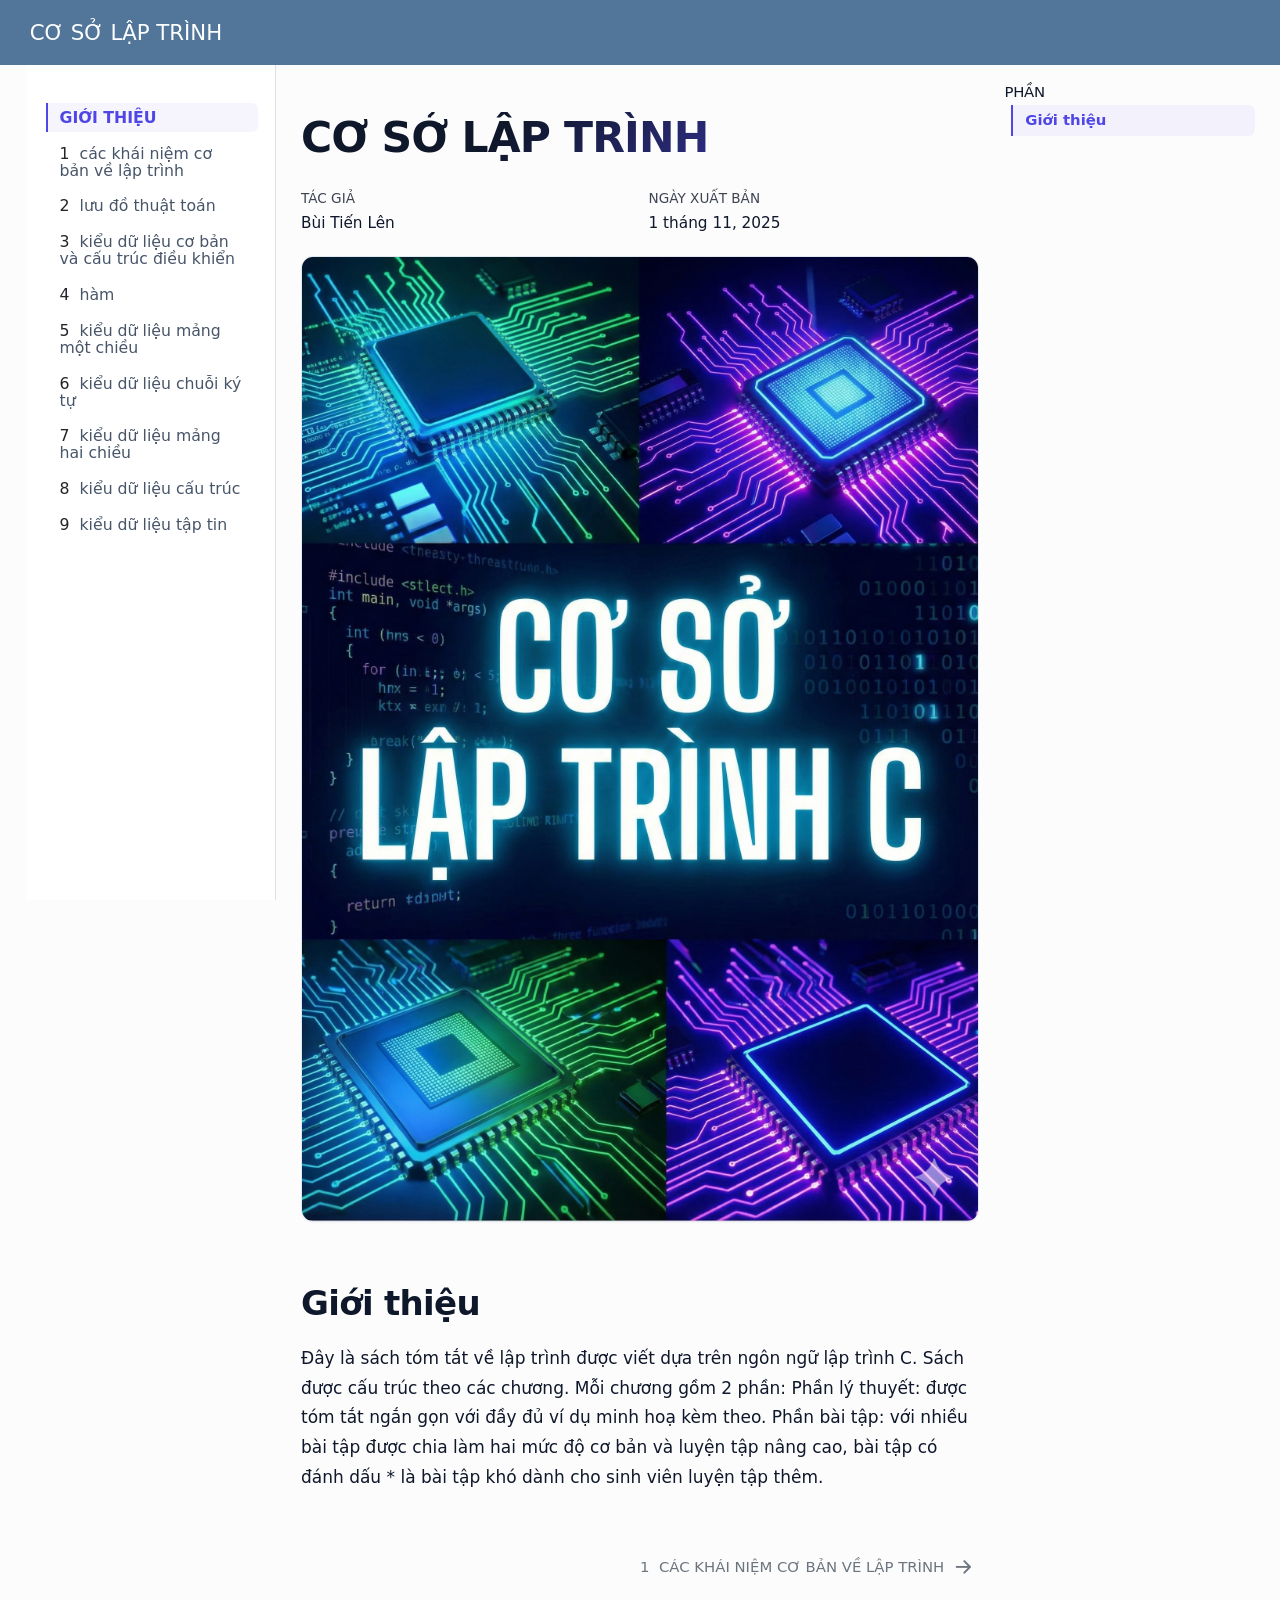
==== commit 58a0c287: "3rd commit" ====
--- a/index.html
+++ b/index.html
@@ -2,7 +2,7 @@
 <html xmlns="http://www.w3.org/1999/xhtml" lang="vi" xml:lang="vi"><head>
 
 <meta charset="utf-8">
-<meta name="generator" content="quarto-1.8.26">
+<meta name="generator" content="quarto-1.10.19">
 
 <meta name="viewport" content="width=device-width, initial-scale=1.0, user-scalable=yes">
 
@@ -10,10 +10,16 @@
 
 <title>CƠ SỞ LẬP TRÌNH</title>
 <style>
-code{white-space: pre-wrap;}
+/* Default styles provided by pandoc.
+** See https://pandoc.org/MANUAL.html#variables-for-html for config info.
+*/
 span.smallcaps{font-variant: small-caps;}
-div.columns{display: flex; gap: min(4vw, 1.5em);}
-div.column{flex: auto; overflow-x: auto;}
+div.columns{display: flex; gap: 1.5em;}
+div.column{flex: auto;}
+@media screen {
+div.columns{gap: min(4vw, 1.5em);}
+div.column{overflow-x: auto;}
+}
 div.hanging-indent{margin-left: 1.5em; text-indent: -1.5em;}
 ul.task-list{list-style: none;}
 ul.task-list li input[type="checkbox"] {
@@ -34,15 +40,14 @@
 <link href="./chapter-1.html" rel="next">
 <script src="site_libs/quarto-html/quarto.js" type="module"></script>
 <script src="site_libs/quarto-html/tabsets/tabsets.js" type="module"></script>
-<script src="site_libs/quarto-html/axe/axe-check.js" type="module"></script>
 <script src="site_libs/quarto-html/popper.min.js"></script>
 <script src="site_libs/quarto-html/tippy.umd.min.js"></script>
 <script src="site_libs/quarto-html/anchor.min.js"></script>
 <link href="site_libs/quarto-html/tippy.css" rel="stylesheet">
-<link href="site_libs/quarto-html/quarto-syntax-highlighting-587c61ba64f3a5504c4d52d930310e48.css" rel="stylesheet" id="quarto-text-highlighting-styles">
+<link href="site_libs/quarto-html/quarto-syntax-highlighting-bf27225e3a48a9273f3daa8f8e829971.css" rel="stylesheet" id="quarto-text-highlighting-styles">
 <script src="site_libs/bootstrap/bootstrap.min.js"></script>
 <link href="site_libs/bootstrap/bootstrap-icons.css" rel="stylesheet">
-<link href="site_libs/bootstrap/bootstrap-317aa39e225c698ea508ddd136b93e4d.min.css" rel="stylesheet" append-hash="true" id="quarto-bootstrap" data-mode="light">
+<link href="site_libs/bootstrap/bootstrap-3e5f0145640a6fc0772bb9b0cfbf312e.min.css" rel="stylesheet" append-hash="true" id="quarto-bootstrap" data-mode="light">
 <script id="quarto-search-options" type="application/json">{
   "location": "navbar",
   "copy-button": false,
@@ -72,7 +77,7 @@
 }</script>
 
 
-<link rel="stylesheet" href="theme.css">
+<link rel="stylesheet" href="assets/theme.css">
 </head>
 
 <body class="nav-sidebar floating nav-fixed quarto-light">
@@ -176,7 +181,7 @@
         <nav id="TOC" role="doc-toc" class="toc-active">
     <h2 id="toc-title">PHẦN</h2>
    
-  <ul>
+  <ul class="collapse">
   <li><a href="#giới-thiệu" id="toc-giới-thiệu" class="nav-link active" data-scroll-target="#giới-thiệu">Giới thiệu</a></li>
   </ul>
 </nav>
@@ -224,6 +229,67 @@
 </section>
 
 </main> <!-- /main -->
+<script>
+document.addEventListener("DOMContentLoaded", function() {
+  const tocLinks = document.querySelectorAll("nav#TOC a[data-scroll-target]");
+  if (tocLinks.length === 0) return;
+
+  const sections = Array.from(tocLinks).map(link => {
+    const target = link.getAttribute("data-scroll-target");
+    if (target.startsWith("#")) {
+      return document.getElementById(decodeURI(target.slice(1)));
+    } else {
+      return document.querySelector(decodeURI(target));
+    }
+  });
+
+  function updateActive() {
+    let activeIndex = 0;
+    // Find the section closest to the top of the viewport
+    for (let i = 0; i < sections.length; i++) {
+      const section = sections[i];
+      if (section) {
+        const rect = section.getBoundingClientRect();
+        // If the section top has scrolled past the top offset (120px for navbar)
+        if (rect.top <= 120) {
+          activeIndex = i;
+        }
+      }
+    }
+
+    // Update active class
+    tocLinks.forEach((link, idx) => {
+      if (idx === activeIndex) {
+        link.classList.add("active");
+        
+        // Ensure parent lists are expanded (prevent Quarto from auto-collapsing active submenus)
+        let parent = link.parentElement;
+        while (parent && parent !== document.getElementById("TOC")) {
+          if (parent.tagName === "UL") {
+            parent.classList.remove("collapse");
+          }
+          parent = parent.parentElement;
+        }
+      } else {
+        link.classList.remove("active");
+      }
+    });
+  }
+
+  // Bind to window scroll and resize events
+  window.addEventListener("scroll", () => {
+    window.requestAnimationFrame(updateActive);
+  });
+  window.addEventListener("resize", () => {
+    window.requestAnimationFrame(updateActive);
+  });
+  
+  // Initial runs to align state
+  updateActive();
+  setTimeout(updateActive, 100);
+  setTimeout(updateActive, 500);
+});
+</script>
 <script id="quarto-html-after-body" type="application/javascript">
   window.document.addEventListener("DOMContentLoaded", function (event) {
     const icon = "";
--- a/site_libs/quarto-html/quarto-syntax-highlighting-bf27225e3a48a9273f3daa8f8e829971.css
+++ b/site_libs/quarto-html/quarto-syntax-highlighting-bf27225e3a48a9273f3daa8f8e829971.css
@@ -0,0 +1,236 @@
+/* quarto syntax highlight colors */
+:root {
+  --quarto-hl-ot-color: #003B4F;
+  --quarto-hl-at-color: #657422;
+  --quarto-hl-ss-color: #20794D;
+  --quarto-hl-an-color: #5E5E5E;
+  --quarto-hl-fu-color: #4758AB;
+  --quarto-hl-st-color: #20794D;
+  --quarto-hl-cf-color: #003B4F;
+  --quarto-hl-op-color: #5E5E5E;
+  --quarto-hl-er-color: #AD0000;
+  --quarto-hl-bn-color: #AD0000;
+  --quarto-hl-al-color: #AD0000;
+  --quarto-hl-va-color: #111111;
+  --quarto-hl-bu-color: inherit;
+  --quarto-hl-ex-color: inherit;
+  --quarto-hl-pp-color: #AD0000;
+  --quarto-hl-in-color: #5E5E5E;
+  --quarto-hl-vs-color: #20794D;
+  --quarto-hl-wa-color: #5E5E5E;
+  --quarto-hl-do-color: #5E5E5E;
+  --quarto-hl-im-color: #00769E;
+  --quarto-hl-ch-color: #20794D;
+  --quarto-hl-dt-color: #AD0000;
+  --quarto-hl-fl-color: #AD0000;
+  --quarto-hl-co-color: #5E5E5E;
+  --quarto-hl-cv-color: #5E5E5E;
+  --quarto-hl-cn-color: #8f5902;
+  --quarto-hl-sc-color: #5E5E5E;
+  --quarto-hl-dv-color: #AD0000;
+  --quarto-hl-kw-color: #003B4F;
+}
+
+/* other quarto variables */
+:root {
+  --quarto-font-monospace: SFMono-Regular, Menlo, Monaco, Consolas, "Liberation Mono", "Courier New", monospace;
+}
+
+/* syntax highlight based on Pandoc's rules */
+pre > code.sourceCode > span {
+  color: #003B4F;
+}
+
+code.sourceCode > span {
+  color: #003B4F;
+}
+
+div.sourceCode,
+div.sourceCode pre.sourceCode {
+  color: #003B4F;
+}
+
+/* Normal */
+code span {
+  color: #003B4F;
+}
+
+/* Alert */
+code span.al {
+  color: #AD0000;
+  font-style: inherit;
+}
+
+/* Annotation */
+code span.an {
+  color: #5E5E5E;
+  font-style: inherit;
+}
+
+/* Attribute */
+code span.at {
+  color: #657422;
+  font-style: inherit;
+}
+
+/* BaseN */
+code span.bn {
+  color: #AD0000;
+  font-style: inherit;
+}
+
+/* BuiltIn */
+code span.bu {
+  font-style: inherit;
+}
+
+/* ControlFlow */
+code span.cf {
+  color: #003B4F;
+  font-weight: bold;
+  font-style: inherit;
+}
+
+/* Char */
+code span.ch {
+  color: #20794D;
+  font-style: inherit;
+}
+
+/* Constant */
+code span.cn {
+  color: #8f5902;
+  font-style: inherit;
+}
+
+/* Comment */
+code span.co {
+  color: #5E5E5E;
+  font-style: inherit;
+}
+
+/* CommentVar */
+code span.cv {
+  color: #5E5E5E;
+  font-style: italic;
+}
+
+/* Documentation */
+code span.do {
+  color: #5E5E5E;
+  font-style: italic;
+}
+
+/* DataType */
+code span.dt {
+  color: #AD0000;
+  font-style: inherit;
+}
+
+/* DecVal */
+code span.dv {
+  color: #AD0000;
+  font-style: inherit;
+}
+
+/* Error */
+code span.er {
+  color: #AD0000;
+  font-style: inherit;
+}
+
+/* Extension */
+code span.ex {
+  font-style: inherit;
+}
+
+/* Float */
+code span.fl {
+  color: #AD0000;
+  font-style: inherit;
+}
+
+/* Function */
+code span.fu {
+  color: #4758AB;
+  font-style: inherit;
+}
+
+/* Import */
+code span.im {
+  color: #00769E;
+  font-style: inherit;
+}
+
+/* Information */
+code span.in {
+  color: #5E5E5E;
+  font-style: inherit;
+}
+
+/* Keyword */
+code span.kw {
+  color: #003B4F;
+  font-weight: bold;
+  font-style: inherit;
+}
+
+/* Operator */
+code span.op {
+  color: #5E5E5E;
+  font-style: inherit;
+}
+
+/* Other */
+code span.ot {
+  color: #003B4F;
+  font-style: inherit;
+}
+
+/* Preprocessor */
+code span.pp {
+  color: #AD0000;
+  font-style: inherit;
+}
+
+/* SpecialChar */
+code span.sc {
+  color: #5E5E5E;
+  font-style: inherit;
+}
+
+/* SpecialString */
+code span.ss {
+  color: #20794D;
+  font-style: inherit;
+}
+
+/* String */
+code span.st {
+  color: #20794D;
+  font-style: inherit;
+}
+
+/* Variable */
+code span.va {
+  color: #111111;
+  font-style: inherit;
+}
+
+/* VerbatimString */
+code span.vs {
+  color: #20794D;
+  font-style: inherit;
+}
+
+/* Warning */
+code span.wa {
+  color: #5E5E5E;
+  font-style: italic;
+}
+
+.prevent-inlining {
+  content: "</";
+}
+
+/*# sourceMappingURL=8be38f48d34c45af72792cbd699585e7.css.map */
--- a/assets/theme.css
+++ b/assets/theme.css
@@ -0,0 +1,442 @@
+:root {
+    /* Light Theme Colors (Clean Off-White & Soft Indigo/Teal Accent) */
+    --bg-primary: #fcfcfd;
+    --bg-secondary: #f8fafc;
+    --bg-sidebar: #f8fafc;
+    --text-primary: #0f172a;
+    --text-secondary: #475569;
+    --accent: #4f46e5;
+    --accent-hover: #4338ca;
+    --accent-rgb: 79, 70, 229;
+    --border-color: #e2e8f0;
+
+    /* Callout & Theorem Box Colors */
+    --callout-note-bg: rgba(59, 130, 246, 0.07);
+    --callout-note-border: #3b82f6;
+    --callout-warning-bg: rgba(245, 158, 11, 0.07);
+    --callout-warning-border: #f59e0b;
+    --callout-important-bg: rgba(239, 68, 68, 0.07);
+    --callout-important-border: #ef4444;
+    --callout-tip-bg: rgba(16, 185, 129, 0.07);
+    --callout-tip-border: #10b981;
+    --callout-caution-bg: rgba(139, 92, 246, 0.07);
+    --callout-caution-border: #8b5cf6;
+
+    /* Shadows & Effects */
+    --shadow-sm: 0 1px 2px 0 rgba(0, 0, 0, 0.03);
+    --shadow-md: 0 4px 12px -2px rgba(0, 0, 0, 0.05), 0 2px 6px -1px rgba(0, 0, 0, 0.03);
+    --shadow-lg: 0 12px 24px -4px rgba(0, 0, 0, 0.06), 0 4px 12px -2px rgba(0, 0, 0, 0.03);
+
+    /* Cozy Slate Light Code Blocks (Light Mode) */
+    --code-bg: #f8fafc;
+    --code-text: #1e293b;
+    --code-line-hover: rgba(79, 70, 229, 0.06);
+}
+
+/* Dark Theme Adjustments if the document uses quarto-dark mode */
+body.quarto-dark {
+    --bg-primary: #0f172a;
+    --bg-secondary: #1e293b;
+    --bg-sidebar: #0b0f19;
+    --text-primary: #f8fafc;
+    --text-secondary: #cbd5e1;
+    --accent: #818cf8;
+    --accent-hover: #6366f1;
+    --accent-rgb: 129, 140, 248;
+    --border-color: #334155;
+
+    --callout-note-bg: rgba(59, 130, 246, 0.15);
+    --callout-warning-bg: rgba(245, 158, 11, 0.15);
+    --callout-important-bg: rgba(239, 68, 68, 0.15);
+    --callout-tip-bg: rgba(16, 185, 129, 0.15);
+    --callout-caution-bg: rgba(139, 92, 246, 0.15);
+
+    --shadow-sm: 0 1px 2px 0 rgba(0, 0, 0, 0.5);
+    --shadow-md: 0 4px 12px -2px rgba(0, 0, 0, 0.4), 0 2px 6px -1px rgba(0, 0, 0, 0.3);
+    --shadow-lg: 0 12px 24px -4px rgba(0, 0, 0, 0.5), 0 4px 12px -2px rgba(0, 0, 0, 0.4);
+
+    /* Premium Dark Code Blocks (Dark Mode) */
+    --code-bg: #0d1117;
+    --code-text: #c9d1d9;
+    --code-line-hover: rgba(99, 102, 241, 0.15);
+}
+
+/* ==========================================================================
+   Typography Resets & Base Styles
+   ========================================================================== */
+
+body {
+    background-color: var(--bg-primary);
+    color: var(--text-primary);
+    line-height: 1.75;
+}
+
+h1,
+h2,
+h3,
+h4,
+h5,
+h6 {
+    color: var(--text-primary);
+    font-weight: 700;
+    letter-spacing: -0.02em;
+    margin-top: 1.8em;
+    margin-bottom: 0.6em;
+}
+
+h1.title {
+    font-size: 2.5rem;
+    line-height: 1.2;
+    margin-top: 1rem;
+    font-weight: 800;
+    background: linear-gradient(135deg, var(--text-primary) 30%, var(--accent) 100%);
+    -webkit-background-clip: text;
+    -webkit-text-fill-color: transparent;
+    padding-bottom: 10px;
+}
+
+/* ==========================================================================
+   Callouts & Custom Message Boxes
+   ========================================================================== */
+div[class^="tcolorbox"],
+div.block {
+    border: none;
+    border-left: 4px solid #d97706;
+    background-color: var(--callout-warning-bg);
+    box-shadow: var(--shadow-sm);
+    border-radius: 10px;
+    padding: 18px;
+    margin: 24px 0;
+    transition: transform 0.2s ease, box-shadow 0.2s ease;
+}
+
+.theorem,
+.definition,
+.example,
+.note,
+.tsidebar,
+.tcallout,
+.tannotation {
+    border: none;
+    border-left: 4px solid var(--accent);
+    background-color: var(--callout-note-bg);
+    box-shadow: var(--shadow-sm);
+    border-radius: 10px;
+    padding: 18px;
+    margin: 24px 0;
+    transition: transform 0.2s ease, box-shadow 0.2s ease;
+}
+
+.theorem:hover,
+.definition:hover,
+.example:hover,
+.note:hover,
+.tcolorbox:hover {
+    box-shadow: var(--shadow-md);
+    transform: translateY(-1px);
+}
+
+/* Native Quarto Callouts (Note, Warning, Caution, Tip, Important) */
+.callout.callout-style-default {
+    border: none !important;
+    border-radius: 10px !important;
+    box-shadow: var(--shadow-sm) !important;
+    padding: 18px !important;
+    margin: 28px 0 !important;
+    transition: transform 0.2s ease, box-shadow 0.2s ease;
+}
+
+.callout.callout-style-default:hover {
+    box-shadow: var(--shadow-md) !important;
+}
+
+.callout-note.callout-style-default {
+    border-left: 4px solid var(--callout-note-border) !important;
+    background-color: var(--callout-note-bg) !important;
+}
+
+.callout-warning.callout-style-default {
+    border-left: 4px solid var(--callout-warning-border) !important;
+    background-color: var(--callout-warning-bg) !important;
+}
+
+.callout-important.callout-style-default {
+    border-left: 4px solid var(--callout-important-border) !important;
+    background-color: var(--callout-important-bg) !important;
+}
+
+.callout-tip.callout-style-default {
+    border-left: 4px solid var(--callout-tip-border) !important;
+    background-color: var(--callout-tip-bg) !important;
+}
+
+.callout-caution.callout-style-default {
+    border-left: 4px solid var(--callout-caution-border) !important;
+    background-color: var(--callout-caution-bg) !important;
+}
+
+.callout-header {
+    margin-bottom: 8px;
+    font-weight: 600 !important;
+    color: var(--text-primary) !important;
+}
+
+.callout-title {
+    font-weight: 600 !important;
+    font-size: 0.95rem;
+}
+
+.callout-icon-container {
+    margin-right: 10px;
+}
+
+/* ==========================================================================
+   Code Blocks & Syntax Highlighting
+   ========================================================================== */
+div.sourceCode {
+    background-color: var(--code-bg) !important;
+    border: 1px solid var(--border-color) !important;
+    border-radius: 12px !important;
+    box-shadow: var(--shadow-md) !important;
+    margin: 28px 0 !important;
+    padding: 0 !important;
+    overflow-x: auto !important;
+}
+
+pre.sourceCode {
+    background-color: transparent !important;
+    border: none !important;
+    box-shadow: none !important;
+    padding: 18px !important;
+    overflow: visible !important;
+}
+
+pre.sourceCode:not(.numberSource) {
+    margin: 0 !important;
+}
+
+pre.sourceCode.numberSource {
+    margin: 0 0 0 3.2em !important;
+    padding: 18px 18px 18px 4px !important;
+}
+
+pre.numberSource code>span>a:first-child::before {
+    text-decoration: none !important;
+    color: var(--text-secondary) !important;
+    opacity: 0.7;
+}
+
+pre.sourceCode code {
+    font-family: var(--font-mono) !important;
+    font-size: 0.9rem !important;
+    color: var(--code-text) !important;
+    background: transparent !important;
+    padding: 0 !important;
+}
+
+pre.sourceCode code>span {
+    display: inline-block;
+    padding: 0 4px;
+    transition: background-color 0.15s ease;
+}
+
+pre.sourceCode:not(.numberSource) code>span {
+    width: 100%;
+}
+
+/* Inline code tags */
+code:not(pre code) {
+    background-color: var(--bg-secondary) !important;
+    color: #db2777;
+    /* Soft violet/pink for accent inline code */
+    font-family: var(--font-mono) !important;
+    font-size: 0.85em !important;
+    padding: 3px 7px !important;
+    border-radius: 6px !important;
+    border: 1px solid var(--border-color) !important;
+    white-space: nowrap;
+}
+
+body.quarto-dark code:not(pre code) {
+    color: #f472b6;
+    background-color: var(--bg-secondary) !important;
+}
+
+pre.text {
+    background: var(--bg-secondary) !important;
+    border-left: 3px solid var(--accent) !important;
+    border-radius: 0 8px 8px 0 !important;
+    padding: 14px 18px !important;
+    font-family: var(--font-mono) !important;
+    color: var(--text-primary) !important;
+    border-top: none;
+    border-right: none;
+    border-bottom: none;
+}
+
+/* ==========================================================================
+   Sidebar, Navigation & Table of Contents (TOC)
+   ========================================================================== */
+.sidebar nav[role="doc-toc"] ul>li>a,
+.sidebar-navigation a {
+    transition: all 0.2s cubic-bezier(0.4, 0, 0.2, 1);
+    border-left: 2px solid transparent;
+    padding: 6px 12px !important;
+    color: var(--text-secondary);
+}
+
+/* TOC levels styling */
+.sidebar nav[role="doc-toc"] ul>li>a {
+    color: var(--text-primary);
+    font-weight: 500;
+}
+
+.sidebar nav[role="doc-toc"] ul>li>ul>li>a {
+    color: var(--text-secondary);
+    font-size: 0.9em;
+}
+
+.sidebar nav[role="doc-toc"] ul>li>ul>li>ul>li>a {
+    color: var(--text-secondary);
+    opacity: 0.7;
+    font-size: 0.85em;
+}
+
+/* Active Indicator with soft background and left line */
+.sidebar nav[role="doc-toc"] ul li a.active,
+.sidebar-navigation .active,
+.sidebar-item-container a.active {
+    color: var(--accent) !important;
+    background-color: rgba(var(--accent-rgb), 0.05) !important;
+    border-left: 2px solid var(--accent) !important;
+    font-weight: 600;
+    border-radius: 0 6px 6px 0;
+}
+
+/* Hover effects */
+.sidebar nav[role="doc-toc"] ul li a:hover,
+.sidebar-navigation a:hover,
+.sidebar-item-container a:hover {
+    color: var(--text-primary) !important;
+    background-color: rgba(var(--accent-rgb), 0.03);
+    border-left: 2px solid rgba(var(--accent-rgb), 0.3) !important;
+    text-decoration: none;
+}
+
+/* Fade unselected items slightly when one item is active */
+.sidebar nav[role="doc-toc"] ul li a:not(.active) {
+    opacity: 0.8;
+}
+
+.sidebar nav[role="doc-toc"] ul li a:hover:not(.active) {
+    opacity: 1;
+}
+
+/* Case transforms from user original */
+div.sidebar-menu-container span.menu-text {
+    text-transform: uppercase;
+}
+
+div.sidebar-menu-container span.chapter-title {
+    text-transform: lowercase;
+}
+
+/* ==========================================================================
+   Tables
+   ========================================================================== */
+table {
+    width: 100% !important;
+    border-collapse: collapse !important;
+    margin: 36px 0 !important;
+    border-radius: 12px !important;
+    overflow: hidden !important;
+    box-shadow: var(--shadow-md) !important;
+    border: 1px solid var(--border-color) !important;
+}
+
+th,
+td {
+    padding: 14px 20px !important;
+    text-align: left !important;
+    border: none !important;
+    border-bottom: 1px solid var(--border-color) !important;
+}
+
+th {
+    background-color: var(--bg-secondary) !important;
+    color: var(--text-primary) !important;
+    font-weight: 600 !important;
+    text-transform: uppercase !important;
+    font-size: 0.75rem !important;
+    letter-spacing: 0.06em !important;
+}
+
+tbody tr {
+    transition: background-color 0.2s ease !important;
+}
+
+tbody tr:nth-child(odd) {
+    background-color: var(--bg-primary) !important;
+}
+
+tbody tr:nth-child(even) {
+    background-color: rgba(var(--accent-rgb), 0.01) !important;
+}
+
+tbody tr:hover {
+    background-color: rgba(var(--accent-rgb), 0.04) !important;
+    cursor: pointer !important;
+}
+
+/* ==========================================================================
+   Images, Figures & Figures Hover Zoom
+   ========================================================================== */
+img {
+    max-width: 100%;
+    height: auto;
+    border-radius: 12px !important;
+    border: 1px solid var(--border-color) !important;
+    box-shadow: var(--shadow-sm);
+    transition: all 0.3s cubic-bezier(0.4, 0, 0.2, 1);
+    display: block;
+    margin-left: auto;
+    margin-right: auto;
+}
+
+img:hover {
+    transform: scale(1.015);
+    box-shadow: var(--shadow-lg);
+    border-color: rgba(var(--accent-rgb), 0.3) !important;
+}
+
+figure {
+    text-align: center;
+    margin: 36px 0;
+}
+
+figure>figcaption {
+    text-align: center !important;
+    font-size: 0.85rem;
+    color: var(--text-secondary);
+    margin-top: 14px;
+    font-weight: 500;
+}
+
+/* ==========================================================================
+   Buttons
+   ========================================================================== */
+.edit-btn {
+    background-color: var(--accent) !important;
+    color: white !important;
+    border: none !important;
+    padding: 10px 18px !important;
+    border-radius: 8px !important;
+    font-weight: 600 !important;
+    box-shadow: var(--shadow-sm) !important;
+    transition: all 0.2s ease !important;
+}
+
+.edit-btn:hover {
+    background-color: var(--accent-hover) !important;
+    box-shadow: var(--shadow-md) !important;
+}
